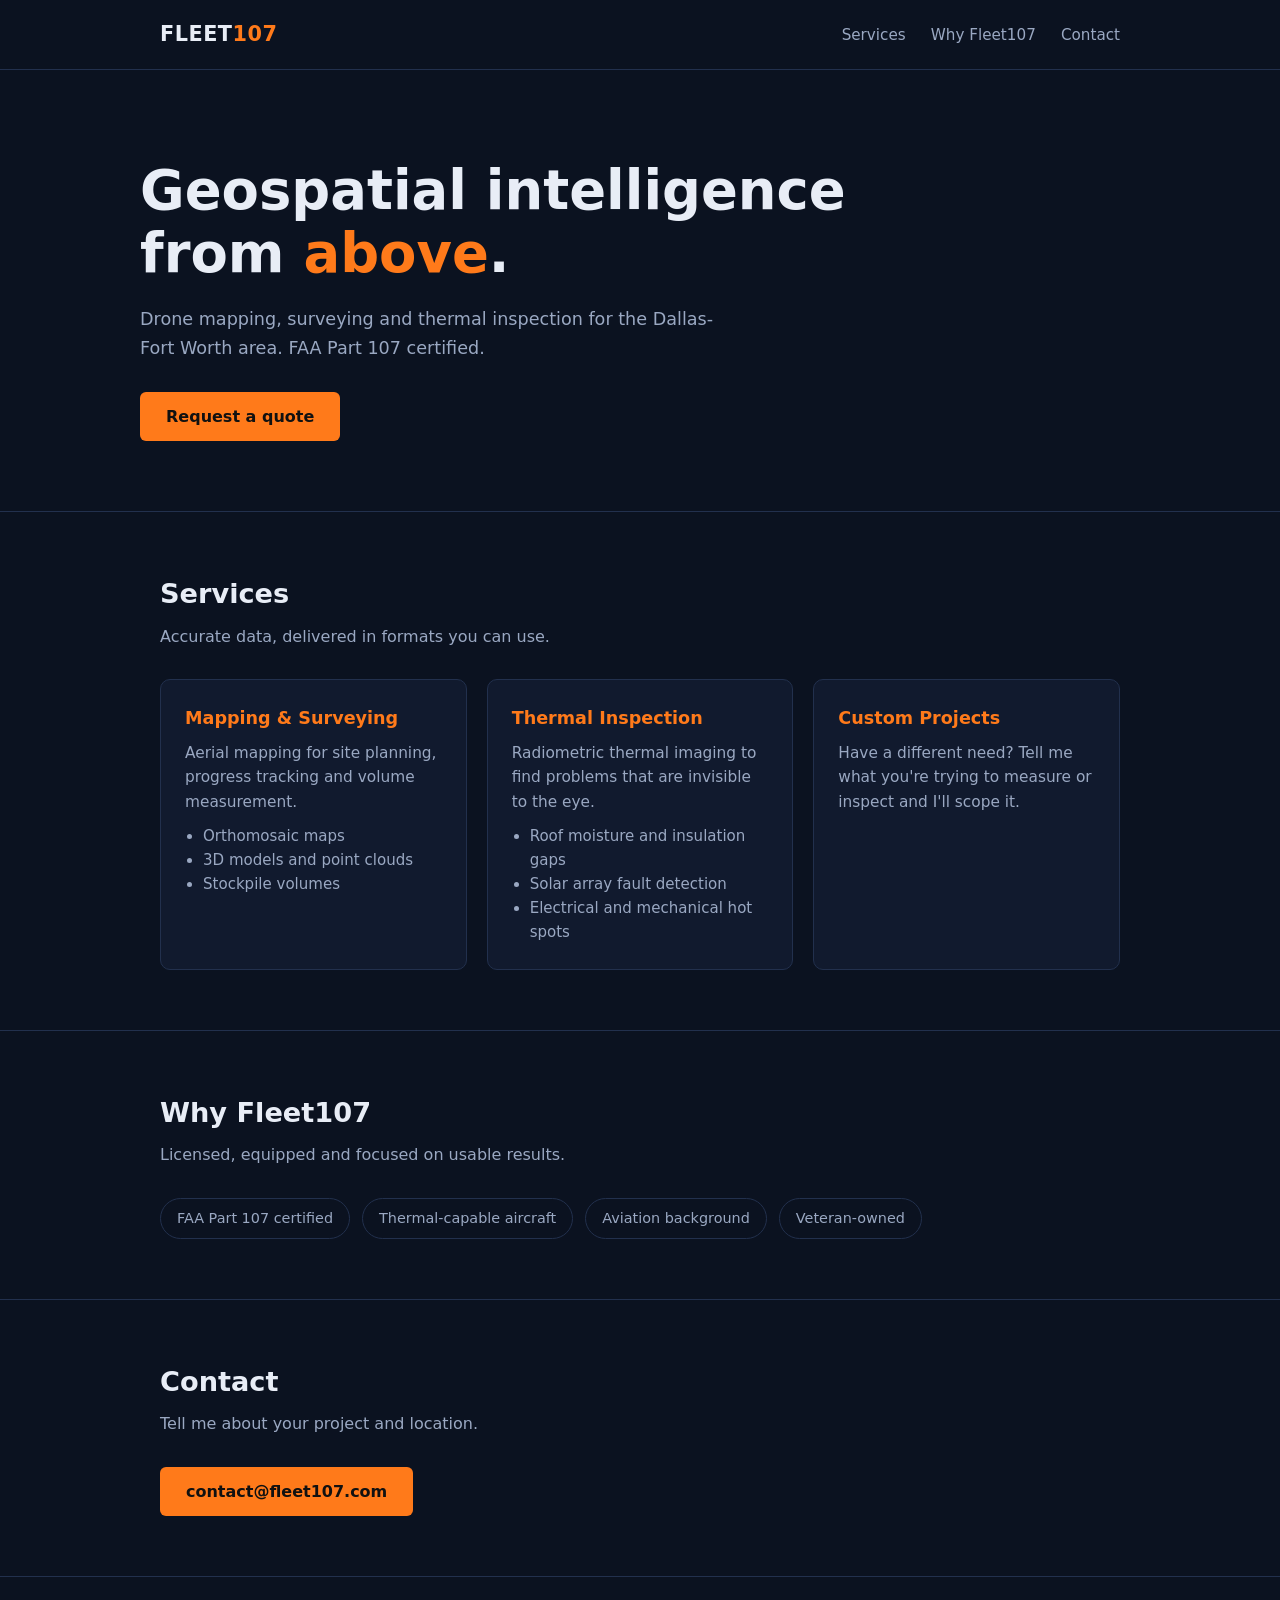
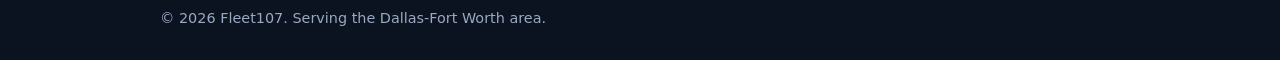
==== index.html @ 2509528d "Add files via upload" ====
<!DOCTYPE html>
<html lang="en">
<head>
<meta charset="utf-8">
<meta name="viewport" content="width=device-width, initial-scale=1">
<title>Fleet107 | Geospatial Intelligence</title>
<meta name="description" content="Drone mapping, surveying and thermal inspection in the Dallas-Fort Worth area. FAA Part 107 certified.">
<style>
  :root {
    --bg: #0b1220;
    --panel: #111a2e;
    --text: #e8edf6;
    --muted: #9aa8c2;
    --accent: #ff7a1a;
    --line: #22304d;
  }
  * { box-sizing: border-box; margin: 0; padding: 0; }
  body {
    font-family: system-ui, -apple-system, "Segoe UI", Roboto, sans-serif;
    background: var(--bg);
    color: var(--text);
    line-height: 1.6;
  }
  .wrap { max-width: 1000px; margin: 0 auto; padding: 0 20px; }
  header { border-bottom: 1px solid var(--line); }
  nav { display: flex; justify-content: space-between; align-items: center; padding: 18px 0; }
  .logo { font-weight: 800; letter-spacing: .5px; font-size: 1.3rem; }
  .logo span { color: var(--accent); }
  nav a { color: var(--muted); text-decoration: none; margin-left: 20px; font-size: .95rem; }
  nav a:hover { color: var(--text); }
  .hero { padding: 90px 0 70px; }
  .hero h1 { font-size: clamp(2rem, 5vw, 3.4rem); line-height: 1.15; max-width: 760px; }
  .hero h1 em { font-style: normal; color: var(--accent); }
  .hero p { color: var(--muted); max-width: 600px; margin: 20px 0 30px; font-size: 1.1rem; }
  .btn {
    display: inline-block; background: var(--accent); color: #111; font-weight: 700;
    padding: 12px 26px; border-radius: 6px; text-decoration: none;
  }
  .btn:hover { filter: brightness(1.1); }
  section { padding: 60px 0; border-top: 1px solid var(--line); }
  h2 { font-size: 1.7rem; margin-bottom: 8px; }
  .sub { color: var(--muted); margin-bottom: 30px; }
  .grid { display: grid; grid-template-columns: repeat(auto-fit, minmax(260px, 1fr)); gap: 20px; }
  .card { background: var(--panel); border: 1px solid var(--line); border-radius: 10px; padding: 24px; }
  .card h3 { margin-bottom: 8px; color: var(--accent); font-size: 1.1rem; }
  .card p { color: var(--muted); font-size: .96rem; }
  .card ul { color: var(--muted); font-size: .94rem; margin: 10px 0 0 18px; }
  .badges { display: flex; flex-wrap: wrap; gap: 12px; }
  .badge { border: 1px solid var(--line); border-radius: 999px; padding: 8px 16px; color: var(--muted); font-size: .9rem; }
  footer { border-top: 1px solid var(--line); padding: 30px 0; color: var(--muted); font-size: .9rem; }
</style>
</head>
<body>

<header>
  <div class="wrap">
    <nav>
      <div class="logo">FLEET<span>107</span></div>
      <div>
        <a href="#services">Services</a>
        <a href="#why">Why Fleet107</a>
        <a href="#contact">Contact</a>
      </div>
    </nav>
  </div>
</header>

<main>
  <div class="wrap hero">
    <h1>Geospatial intelligence from <em>above</em>.</h1>
    <p>Drone mapping, surveying and thermal inspection for the Dallas-Fort Worth area. FAA Part 107 certified.</p>
    <a class="btn" href="#contact">Request a quote</a>
  </div>

  <section id="services">
    <div class="wrap">
      <h2>Services</h2>
      <p class="sub">Accurate data, delivered in formats you can use.</p>
      <div class="grid">
        <div class="card">
          <h3>Mapping &amp; Surveying</h3>
          <p>Aerial mapping for site planning, progress tracking and volume measurement.</p>
          <ul>
            <li>Orthomosaic maps</li>
            <li>3D models and point clouds</li>
            <li>Stockpile volumes</li>
          </ul>
        </div>
        <div class="card">
          <h3>Thermal Inspection</h3>
          <p>Radiometric thermal imaging to find problems that are invisible to the eye.</p>
          <ul>
            <li>Roof moisture and insulation gaps</li>
            <li>Solar array fault detection</li>
            <li>Electrical and mechanical hot spots</li>
          </ul>
        </div>
        <div class="card">
          <h3>Custom Projects</h3>
          <p>Have a different need? Tell me what you're trying to measure or inspect and I'll scope it.</p>
        </div>
      </div>
    </div>
  </section>

  <section id="why">
    <div class="wrap">
      <h2>Why Fleet107</h2>
      <p class="sub">Licensed, equipped and focused on usable results.</p>
      <div class="badges">
        <span class="badge">FAA Part 107 certified</span>
        <span class="badge">Thermal-capable aircraft</span>
        <span class="badge">Aviation background</span>
        <span class="badge">Veteran-owned</span>
      </div>
    </div>
  </section>

  <section id="contact">
    <div class="wrap">
      <h2>Contact</h2>
      <p class="sub">Tell me about your project and location.</p>
      <p><a class="btn" href="mailto:contact@fleet107.com">contact@fleet107.com</a></p>
    </div>
  </section>
</main>

<footer>
  <div class="wrap">&copy; 2026 Fleet107. Serving the Dallas-Fort Worth area.</div>
</footer>

</body>
</html>
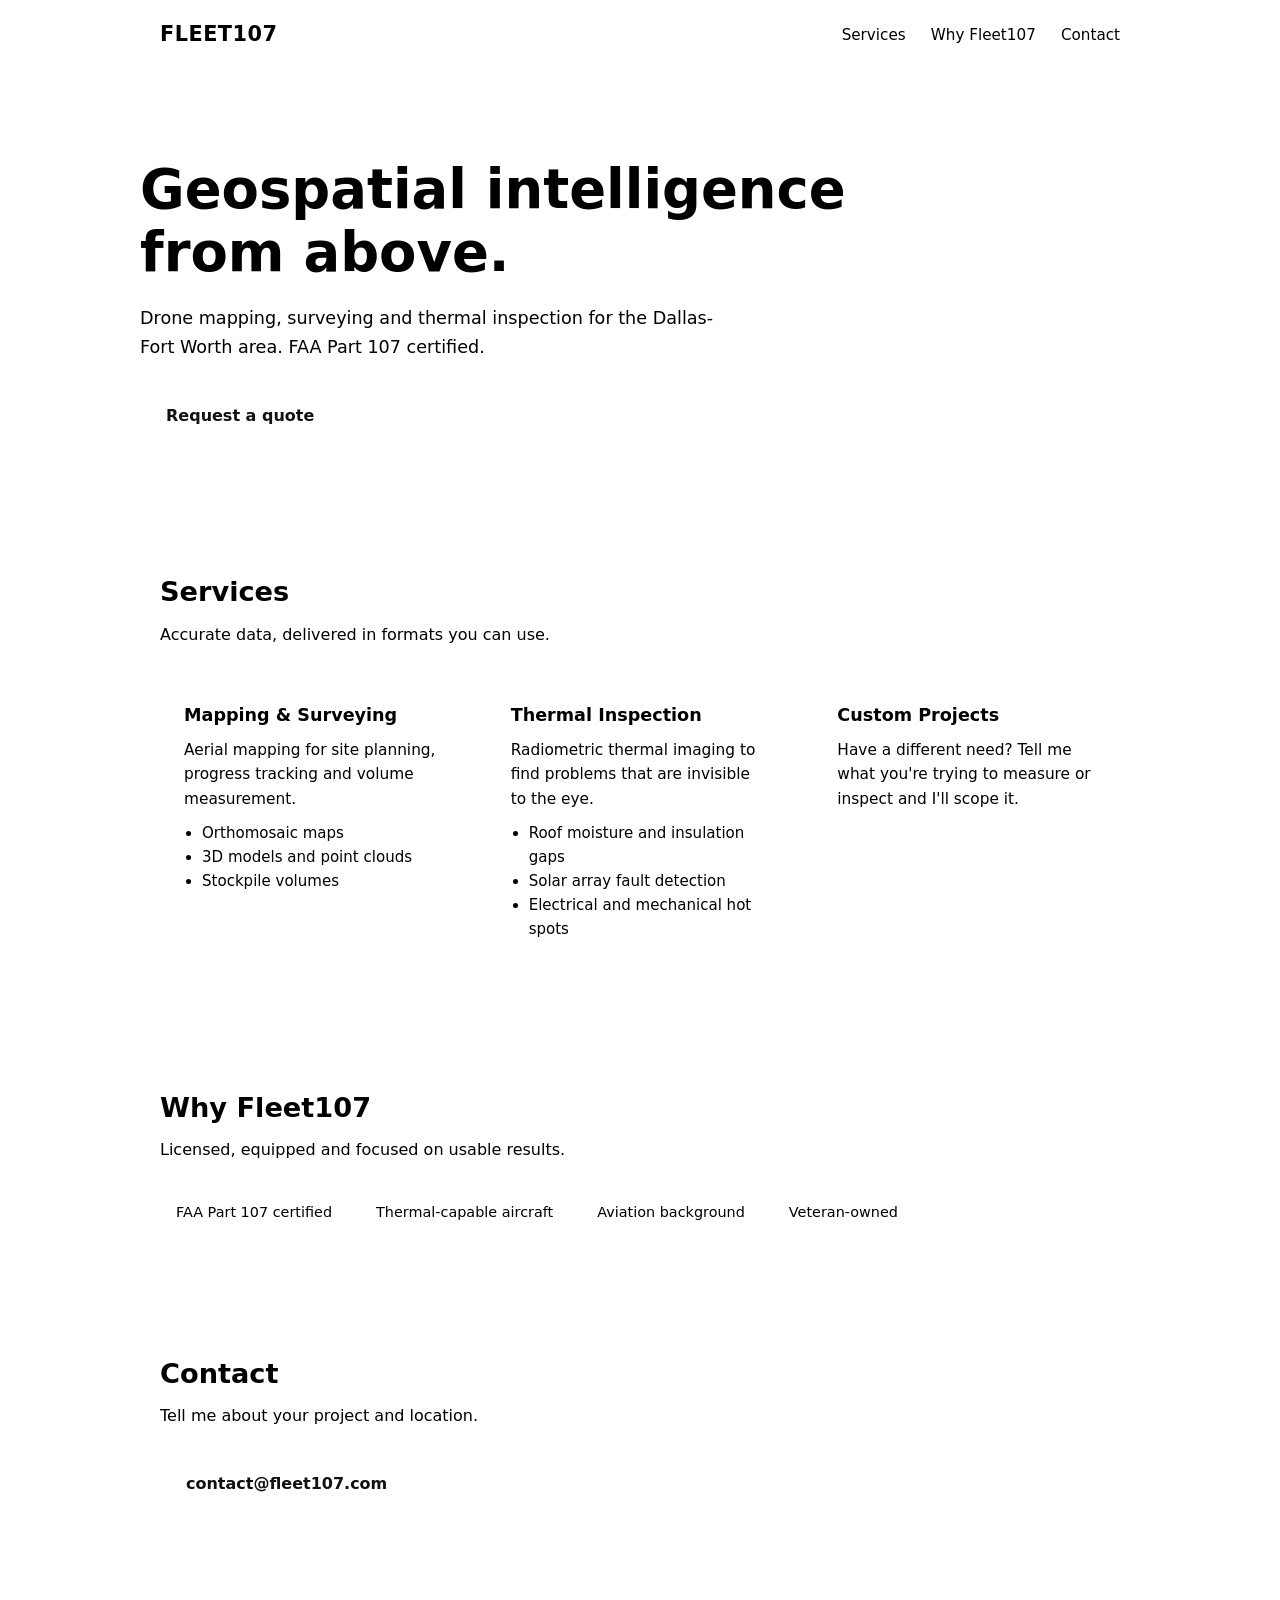
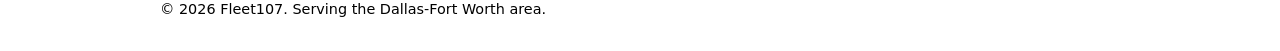
==== commit a8ce3c59: "Insert Google Ads script in index.html Added Google Ads script for monetization." ====
--- a/index.html
+++ b/index.html
@@ -6,6 +6,8 @@
 <title>Fleet107 | Geospatial Intelligence</title>
 <meta name="description" content="Drone mapping, surveying and thermal inspection in the Dallas-Fort Worth area. FAA Part 107 certified.">
 <style>
+  <script async src="https://pagead2.googlesyndication.com/pagead/js/adsbygoogle.js?client=ca-pub-2351424494540488"
+     crossorigin="anonymous"></script>
   :root {
     --bg: #0b1220;
     --panel: #111a2e;
@@ -124,7 +126,8 @@
     </div>
   </section>
 </main>
-
+<script async src="https://pagead2.googlesyndication.com/pagead/js/adsbygoogle.js?client=ca-pub-2351424494540488"
+     crossorigin="anonymous"></script>
 <footer>
   <div class="wrap">&copy; 2026 Fleet107. Serving the Dallas-Fort Worth area.</div>
 </footer>
